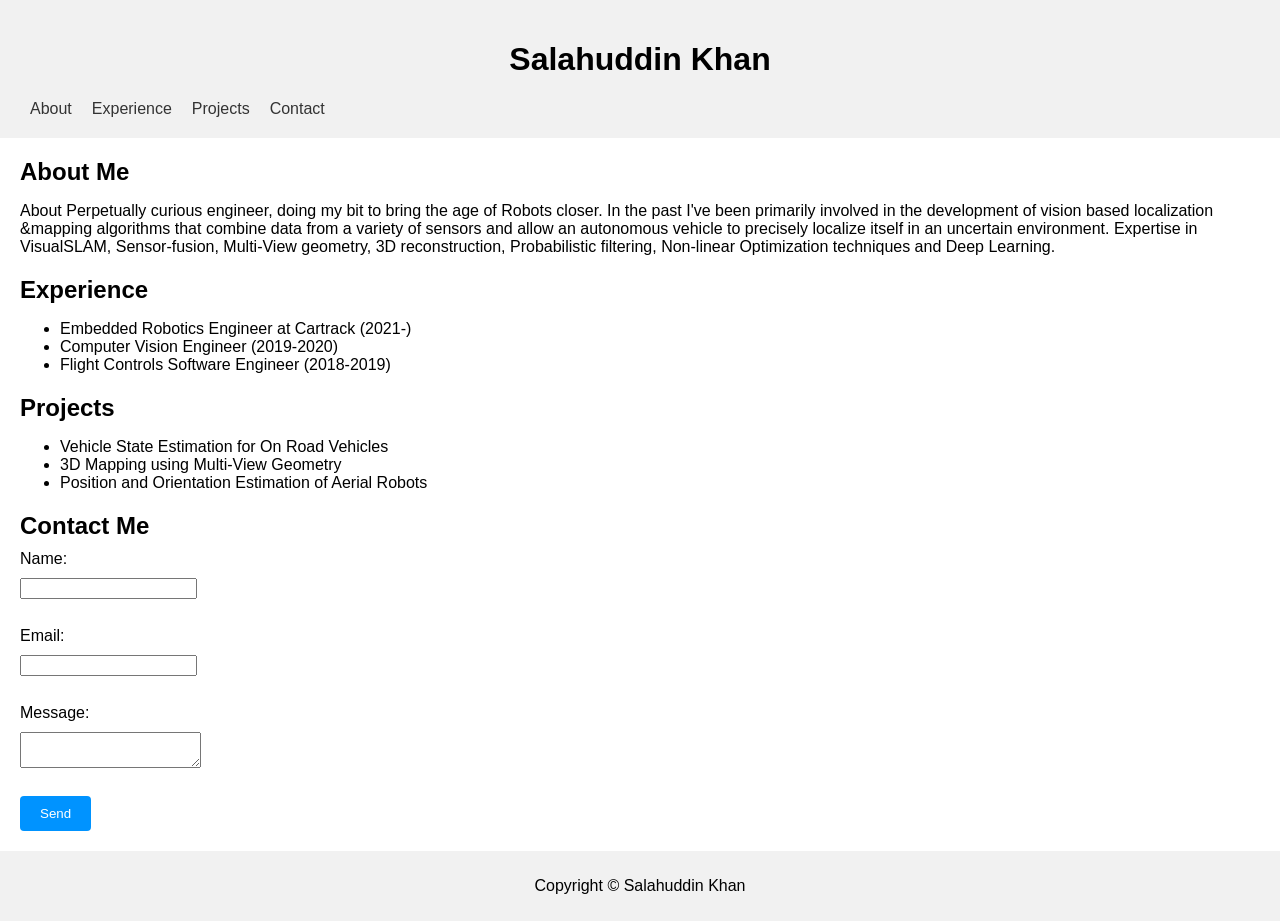
==== index.html @ e65a93f0 "first commit" ====
<!DOCTYPE html>
<html>
  <head>
    <title>Salahuddin Khan - Personal Website</title>
    <link rel="stylesheet" type="text/css" href="styles.css">
  </head>
  <body>
    <header>
      <h1>Salahuddin Khan</h1>
      <nav>
        <ul>
          <li><a href="#about">About</a></li>
          <li><a href="#experience">Experience</a></li>
          <li><a href="#projects">Projects</a></li>
          <li><a href="#contact">Contact</a></li>
        </ul>
      </nav>
    </header>
    <main>
      <section id="about">
        <h2>About Me</h2>
        <p>About
            Perpetually curious engineer, doing my bit to bring the age of Robots closer.
            
            In the past I've been primarily involved in the development of vision based localization &mapping algorithms that combine data from a variety of sensors and allow an autonomous vehicle to precisely localize itself in an uncertain environment. 
            
            Expertise in VisualSLAM, Sensor-fusion, Multi-View geometry, 3D reconstruction, Probabilistic filtering, Non-linear Optimization techniques and Deep Learning. </p>
      </section>
      <section id="experience">
        <h2>Experience</h2>
        <ul>
          <li>Embedded Robotics Engineer at Cartrack (2021-)</li>
          <li>Computer Vision Engineer (2019-2020)</li>
          <li>Flight Controls Software Engineer (2018-2019)</li>
        </ul>
      </section>
      <section id="projects">
        <h2>Projects</h2>
        <ul>
          <li>Vehicle State Estimation for On Road Vehicles</li>
          <li>3D Mapping using Multi-View Geometry</li>
          <li>Position and Orientation Estimation of Aerial Robots</li>
        </ul>
      </section>
      <section id="contact">
        <h2>Contact Me</h2>
        <form>
          <label for="name">Name:</label>
          <input type="text" id="name" name="name"><br>
          <label for="email">Email:</label>
          <input type="email" id="email" name="email"><br>
          <label for="message">Message:</label>
          <textarea id="message" name="message"></textarea><br>
          <input type="submit" value="Send">
        </form>
      </section>
    </main>
    <footer>
      <p>Copyright © Salahuddin Khan</p>
    </footer>
    <script src="script.js"></script>
  </body>
</html>
---- styles.css ----
body {
    font-family: Arial, sans-serif;
    margin: 0;
    padding: 0;
  }
  
  header {
    background-color: #f1f1f1;
    padding: 20px;
    text-align: center;
  }
  
  nav ul {
    list-style-type: none;
    margin: 0;
    padding: 0;
    display: flex;
  }
  
  nav li {
    margin: 0 10px;
  }
  
  nav a {
    color: #333;
    text-decoration: none;
  }
  
  nav a:hover {
    color: #0093ff;
  }
  
  main {
    margin: 20px;
  }
  
  section {
    margin: 20px 0;
  }
  
  section h2 {
    margin-bottom: 10px;
  }
  
  footer {
    background-color: #f1f1f1;
    text-align: center;
    padding: 10px;
  }
  
  form label,
  form input,
  form textarea {
    display: block;
    margin-bottom: 10px;
  }
  
  form input[type="submit"] {
    background-color: #0093ff;
    color: #fff;
    padding: 10px 20px;
    border: none;
    border-radius: 4px;
    cursor: pointer;
    transition: all 0.2s ease-in-out;
  }
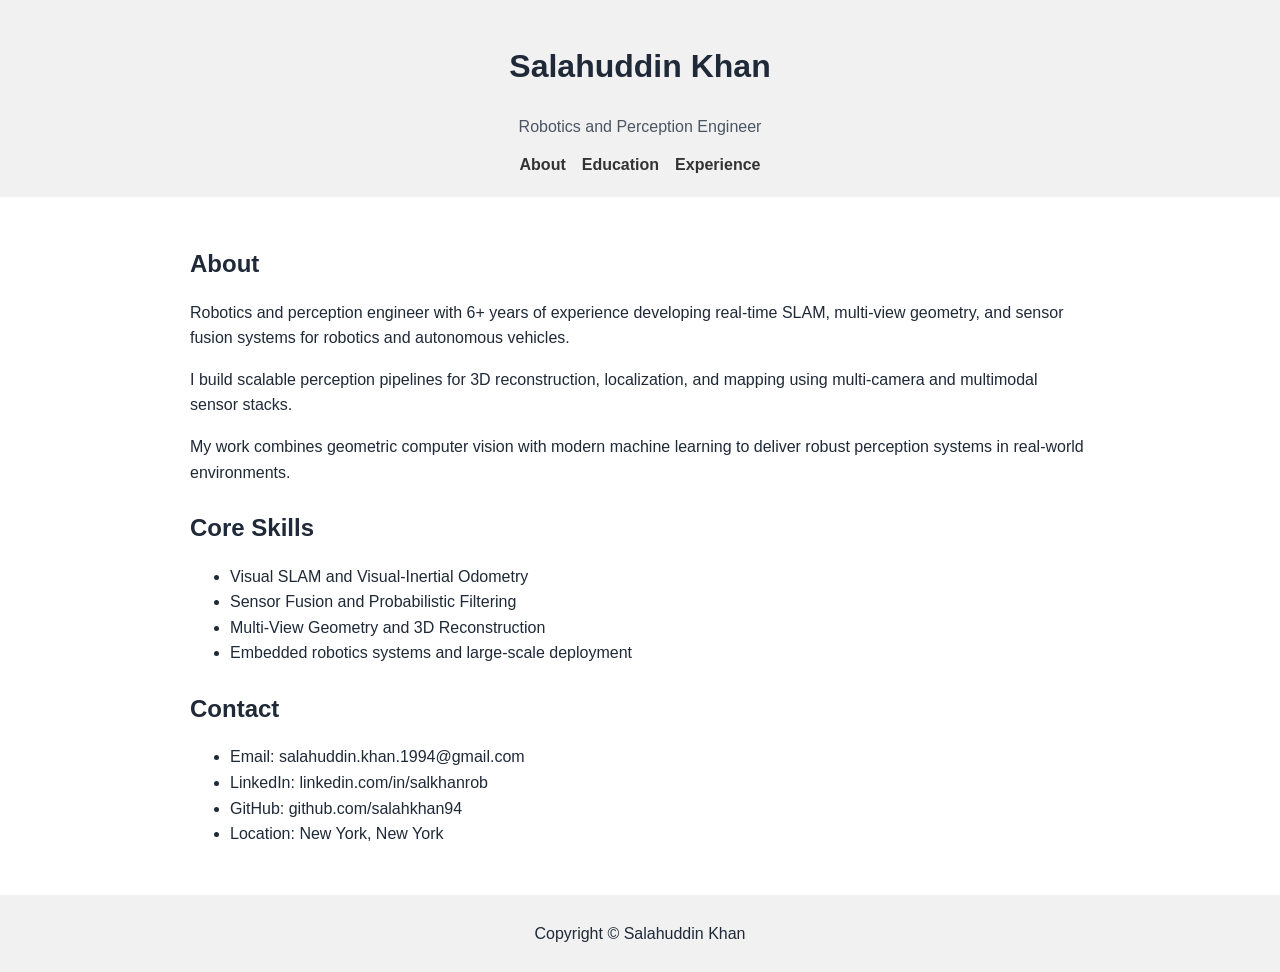
==== commit aae534d6: "Added 3 pages" ====
--- a/index.html
+++ b/index.html
@@ -1,63 +1,62 @@
 <!DOCTYPE html>
-<html>
+<html lang="en">
   <head>
-    <title>Salahuddin Khan - Personal Website</title>
+    <meta charset="UTF-8">
+    <meta name="viewport" content="width=device-width, initial-scale=1.0">
+    <title>Salahuddin Khan - About</title>
     <link rel="stylesheet" type="text/css" href="styles.css">
   </head>
   <body>
     <header>
       <h1>Salahuddin Khan</h1>
+      <p class="subtitle">Robotics and Perception Engineer</p>
       <nav>
         <ul>
-          <li><a href="#about">About</a></li>
-          <li><a href="#experience">Experience</a></li>
-          <li><a href="#projects">Projects</a></li>
-          <li><a href="#contact">Contact</a></li>
+          <li><a href="index.html">About</a></li>
+          <li><a href="education.html">Education</a></li>
+          <li><a href="experience.html">Experience</a></li>
         </ul>
       </nav>
     </header>
     <main>
-      <section id="about">
-        <h2>About Me</h2>
-        <p>About
-            Perpetually curious engineer, doing my bit to bring the age of Robots closer.
-            
-            In the past I've been primarily involved in the development of vision based localization &mapping algorithms that combine data from a variety of sensors and allow an autonomous vehicle to precisely localize itself in an uncertain environment. 
-            
-            Expertise in VisualSLAM, Sensor-fusion, Multi-View geometry, 3D reconstruction, Probabilistic filtering, Non-linear Optimization techniques and Deep Learning. </p>
+      <section>
+        <h2>About</h2>
+        <p>
+          Robotics and perception engineer with 6+ years of experience developing real-time SLAM,
+          multi-view geometry, and sensor fusion systems for robotics and autonomous vehicles.
+        </p>
+        <p>
+          I build scalable perception pipelines for 3D reconstruction, localization, and mapping
+          using multi-camera and multimodal sensor stacks.
+        </p>
+        <p>
+          My work combines geometric computer vision with modern machine learning to deliver robust
+          perception systems in real-world environments.
+        </p>
       </section>
-      <section id="experience">
-        <h2>Experience</h2>
+
+      <section>
+        <h2>Core Skills</h2>
         <ul>
-          <li>Embedded Robotics Engineer at Cartrack (2021-)</li>
-          <li>Computer Vision Engineer (2019-2020)</li>
-          <li>Flight Controls Software Engineer (2018-2019)</li>
+          <li>Visual SLAM and Visual-Inertial Odometry</li>
+          <li>Sensor Fusion and Probabilistic Filtering</li>
+          <li>Multi-View Geometry and 3D Reconstruction</li>
+          <li>Embedded robotics systems and large-scale deployment</li>
         </ul>
       </section>
-      <section id="projects">
-        <h2>Projects</h2>
+
+      <section>
+        <h2>Contact</h2>
         <ul>
-          <li>Vehicle State Estimation for On Road Vehicles</li>
-          <li>3D Mapping using Multi-View Geometry</li>
-          <li>Position and Orientation Estimation of Aerial Robots</li>
+          <li>Email: salahuddin.khan.1994@gmail.com</li>
+          <li>LinkedIn: linkedin.com/in/salkhanrob</li>
+          <li>GitHub: github.com/salahkhan94</li>
+          <li>Location: New York, New York</li>
         </ul>
-      </section>
-      <section id="contact">
-        <h2>Contact Me</h2>
-        <form>
-          <label for="name">Name:</label>
-          <input type="text" id="name" name="name"><br>
-          <label for="email">Email:</label>
-          <input type="email" id="email" name="email"><br>
-          <label for="message">Message:</label>
-          <textarea id="message" name="message"></textarea><br>
-          <input type="submit" value="Send">
-        </form>
       </section>
     </main>
     <footer>
       <p>Copyright © Salahuddin Khan</p>
     </footer>
-    <script src="script.js"></script>
   </body>
 </html>
--- a/styles.css
+++ b/styles.css
@@ -2,6 +2,8 @@
     font-family: Arial, sans-serif;
     margin: 0;
     padding: 0;
+    color: #1f2937;
+    line-height: 1.6;
   }
   
   header {
@@ -9,21 +11,25 @@
     padding: 20px;
     text-align: center;
   }
+
+  .subtitle {
+    margin: 0 0 12px 0;
+    color: #4b5563;
+  }
   
   nav ul {
     list-style-type: none;
     margin: 0;
     padding: 0;
     display: flex;
-  }
-  
-  nav li {
-    margin: 0 10px;
+    justify-content: center;
+    gap: 16px;
   }
   
   nav a {
     color: #333;
     text-decoration: none;
+    font-weight: 600;
   }
   
   nav a:hover {
@@ -31,15 +37,21 @@
   }
   
   main {
-    margin: 20px;
+    margin: 0 auto;
+    padding: 24px 20px;
+    max-width: 900px;
   }
   
   section {
-    margin: 20px 0;
+    margin: 24px 0;
   }
   
   section h2 {
     margin-bottom: 10px;
+  }
+
+  article {
+    margin-bottom: 24px;
   }
   
   footer {
@@ -47,22 +59,4 @@
     text-align: center;
     padding: 10px;
   }
-  
-  form label,
-  form input,
-  form textarea {
-    display: block;
-    margin-bottom: 10px;
-  }
-  
-  form input[type="submit"] {
-    background-color: #0093ff;
-    color: #fff;
-    padding: 10px 20px;
-    border: none;
-    border-radius: 4px;
-    cursor: pointer;
-    transition: all 0.2s ease-in-out;
-  }
-  
   
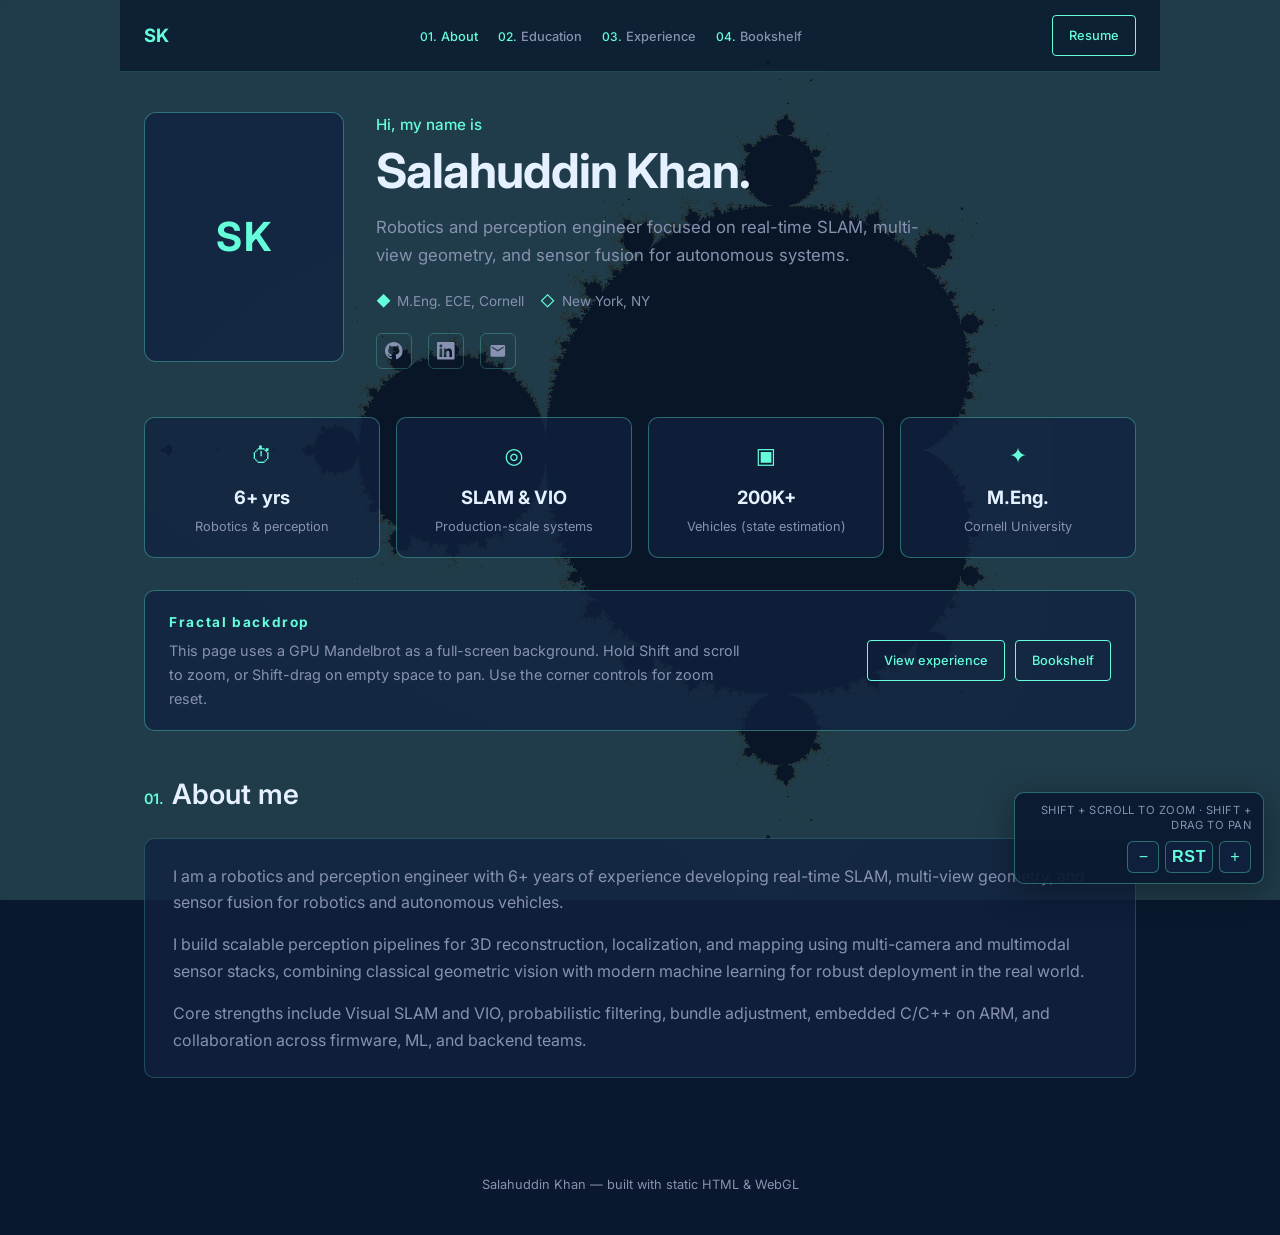
==== commit 961aac09: "mandelbrot" ====
--- a/index.html
+++ b/index.html
@@ -3,60 +3,139 @@
   <head>
     <meta charset="UTF-8">
     <meta name="viewport" content="width=device-width, initial-scale=1.0">
-    <title>Salahuddin Khan - About</title>
-    <link rel="stylesheet" type="text/css" href="styles.css">
+    <meta name="color-scheme" content="dark">
+    <title>Salahuddin Khan — Robotics &amp; Perception</title>
+    <link rel="preconnect" href="https://fonts.googleapis.com">
+    <link rel="preconnect" href="https://fonts.gstatic.com" crossorigin>
+    <link href="https://fonts.googleapis.com/css2?family=Inter:wght@400;500;600;700&display=swap" rel="stylesheet">
+    <link rel="stylesheet" href="styles.css">
   </head>
-  <body>
-    <header>
-      <h1>Salahuddin Khan</h1>
-      <p class="subtitle">Robotics and Perception Engineer</p>
-      <nav>
-        <ul>
-          <li><a href="index.html">About</a></li>
-          <li><a href="education.html">Education</a></li>
-          <li><a href="experience.html">Experience</a></li>
-        </ul>
-      </nav>
-    </header>
-    <main>
-      <section>
-        <h2>About</h2>
-        <p>
-          Robotics and perception engineer with 6+ years of experience developing real-time SLAM,
-          multi-view geometry, and sensor fusion systems for robotics and autonomous vehicles.
-        </p>
-        <p>
-          I build scalable perception pipelines for 3D reconstruction, localization, and mapping
-          using multi-camera and multimodal sensor stacks.
-        </p>
-        <p>
-          My work combines geometric computer vision with modern machine learning to deliver robust
-          perception systems in real-world environments.
-        </p>
-      </section>
+  <body class="has-fractal-bg">
+    <canvas id="mandelbrot" width="4" height="4" aria-hidden="true"></canvas>
+    <div class="fractal-controls" aria-label="Fractal background controls">
+      <div class="fractal-controls-inner">
+        <span class="fractal-hint">Shift + scroll to zoom · Shift + drag to pan</span>
+        <div class="fractal-row">
+          <button type="button" class="fractal-btn" id="fractal-zoom-out" aria-label="Zoom out">−</button>
+          <button type="button" class="fractal-btn fractal-btn-wide" id="fractal-reset" aria-label="Reset view">RST</button>
+          <button type="button" class="fractal-btn" id="fractal-zoom-in" aria-label="Zoom in">+</button>
+        </div>
+      </div>
+    </div>
 
-      <section>
-        <h2>Core Skills</h2>
-        <ul>
-          <li>Visual SLAM and Visual-Inertial Odometry</li>
-          <li>Sensor Fusion and Probabilistic Filtering</li>
-          <li>Multi-View Geometry and 3D Reconstruction</li>
-          <li>Embedded robotics systems and large-scale deployment</li>
-        </ul>
-      </section>
+    <div class="site-shell">
+      <header class="top-nav">
+        <a class="logo" href="index.html">SK</a>
+        <nav aria-label="Primary">
+          <ul class="nav-links">
+            <li>
+              <a href="index.html" class="active" aria-current="page"><span class="nav-num">01.</span>About</a>
+            </li>
+            <li>
+              <a href="education.html"><span class="nav-num">02.</span>Education</a>
+            </li>
+            <li>
+              <a href="experience.html"><span class="nav-num">03.</span>Experience</a>
+            </li>
+            <li>
+              <a href="bookshelf.html"><span class="nav-num">04.</span>Bookshelf</a>
+            </li>
+          </ul>
+        </nav>
+        <a class="btn-outline" href="mailto:salahuddin.khan.1994@gmail.com?subject=Resume%20request">Resume</a>
+      </header>
 
-      <section>
-        <h2>Contact</h2>
-        <ul>
-          <li>Email: salahuddin.khan.1994@gmail.com</li>
-          <li>LinkedIn: linkedin.com/in/salkhanrob</li>
-          <li>GitHub: github.com/salahkhan94</li>
-          <li>Location: New York, New York</li>
-        </ul>
-      </section>
-    </main>
-    <footer>
-      <p>Copyright © Salahuddin Khan</p>
-    </footer>
+      <main>
+        <section class="hero">
+          <div class="hero-photo-wrap" aria-hidden="true">
+            <span class="hero-photo-placeholder">SK</span>
+          </div>
+          <div>
+            <p class="hero-kicker">Hi, my name is</p>
+            <h1 class="hero-name">Salahuddin Khan.</h1>
+            <p class="hero-tagline">
+              Robotics and perception engineer focused on real-time SLAM, multi-view geometry, and
+              sensor fusion for autonomous systems.
+            </p>
+            <div class="hero-badges">
+              <span class="badge"><span class="badge-icon" aria-hidden="true">◆</span>M.Eng. ECE, Cornell</span>
+              <span class="badge"><span class="badge-icon" aria-hidden="true">◇</span>New York, NY</span>
+            </div>
+            <div class="social-row">
+              <a href="https://github.com/salahkhan94" aria-label="GitHub" rel="noopener noreferrer">
+                <svg viewBox="0 0 24 24" aria-hidden="true"><path d="M12 0C5.37 0 0 5.37 0 12c0 5.31 3.435 9.795 8.205 11.385.6.105.825-.255.825-.57 0-.285-.015-1.23-.015-2.235-3.015.555-3.795-.735-4.035-1.41-.135-.345-.72-1.41-1.23-1.695-.42-.225-1.02-.78-.015-.795.945-.015 1.62.87 1.845 1.23 1.08 1.815 2.805 1.305 3.495.99.105-.78.42-1.305.765-1.605-2.67-.3-5.46-1.335-5.46-5.925 0-1.305.465-2.385 1.23-3.225-.12-.3-.54-1.53.12-3.18 0 0 1.005-.315 3.3 1.23.96-.27 1.98-.405 3-.405s2.04.135 3 .405c2.295-1.56 3.3-1.23 3.3-1.23.66 1.65.24 2.88.12 3.18.765.84 1.23 1.905 1.23 3.225 0 4.605-2.805 5.625-5.475 5.925.435.375.81 1.095.81 2.22 0 1.605-.015 2.895-.015 3.3 0 .315.225.69.825.57A12.02 12.02 0 0024 12c0-6.63-5.37-12-12-12z"/></svg>
+              </a>
+              <a href="https://www.linkedin.com/in/salkhanrob" aria-label="LinkedIn" rel="noopener noreferrer">
+                <svg viewBox="0 0 24 24" aria-hidden="true"><path d="M20.447 20.452h-3.554v-5.569c0-1.328-.027-3.037-1.852-3.037-1.853 0-2.136 1.445-2.136 2.939v5.667H9.351V9h3.414v1.561h.046c.477-.9 1.637-1.85 3.37-1.85 3.601 0 4.267 2.37 4.267 5.455v6.286zM5.337 7.433c-1.144 0-2.063-.926-2.063-2.065 0-1.138.92-2.063 2.063-2.063 1.14 0 2.064.925 2.064 2.063 0 1.139-.925 2.065-2.064 2.065zm1.782 13.019H3.555V9h3.564v11.452zM22.225 0H1.771C.792 0 0 .774 0 1.729v20.542C0 23.227.792 24 1.771 24h20.451C23.2 24 24 23.227 24 22.271V1.729C24 .774 23.2 0 22.222 0h.003z"/></svg>
+              </a>
+              <a href="mailto:salahuddin.khan.1994@gmail.com" aria-label="Email">
+                <svg viewBox="0 0 24 24" aria-hidden="true"><path d="M20 4H4c-1.1 0-1.99.9-1.99 2L2 18c0 1.1.9 2 2 2h16c1.1 0 2-.9 2-2V6c0-1.1-.9-2-2-2zm0 4l-8 5-8-5V6l8 5 8-5v2z"/></svg>
+              </a>
+            </div>
+          </div>
+        </section>
+
+        <section class="stats-grid" aria-label="Highlights">
+          <div class="stat-card">
+            <div class="stat-icon" aria-hidden="true">⏱</div>
+            <p class="stat-value">6+ yrs</p>
+            <p class="stat-label">Robotics &amp; perception</p>
+          </div>
+          <div class="stat-card">
+            <div class="stat-icon" aria-hidden="true">◎</div>
+            <p class="stat-value">SLAM &amp; VIO</p>
+            <p class="stat-label">Production-scale systems</p>
+          </div>
+          <div class="stat-card">
+            <div class="stat-icon" aria-hidden="true">▣</div>
+            <p class="stat-value">200K+</p>
+            <p class="stat-label">Vehicles (state estimation)</p>
+          </div>
+          <div class="stat-card">
+            <div class="stat-icon" aria-hidden="true">✦</div>
+            <p class="stat-value">M.Eng.</p>
+            <p class="stat-label">Cornell University</p>
+          </div>
+        </section>
+
+        <section class="banner-card">
+          <div>
+            <h2>Fractal backdrop</h2>
+            <p>
+              This page uses a GPU Mandelbrot as a full-screen background. Hold Shift and scroll to
+              zoom, or Shift-drag on empty space to pan. Use the corner controls for zoom reset.
+            </p>
+          </div>
+          <div class="banner-actions">
+            <a class="btn-outline" href="experience.html">View experience</a>
+            <a class="btn-outline" href="bookshelf.html">Bookshelf</a>
+          </div>
+        </section>
+
+        <section>
+          <h2 class="section-title"><span>01.</span>About me</h2>
+          <div class="content-card">
+            <p>
+              I am a robotics and perception engineer with 6+ years of experience developing real-time
+              SLAM, multi-view geometry, and sensor fusion for robotics and autonomous vehicles.
+            </p>
+            <p>
+              I build scalable perception pipelines for 3D reconstruction, localization, and mapping
+              using multi-camera and multimodal sensor stacks, combining classical geometric vision with
+              modern machine learning for robust deployment in the real world.
+            </p>
+            <p>
+              Core strengths include Visual SLAM and VIO, probabilistic filtering, bundle adjustment,
+              embedded C/C++ on ARM, and collaboration across firmware, ML, and backend teams.
+            </p>
+          </div>
+        </section>
+      </main>
+
+      <footer class="site-footer">
+        <p>Salahuddin Khan — built with static HTML &amp; WebGL</p>
+      </footer>
+    </div>
+    <script src="mandelbrot.js"></script>
   </body>
 </html>
--- a/styles.css
+++ b/styles.css
@@ -1,62 +1,591 @@
+:root {
+  --navy: #0a192f;
+  --navy-light: #112240;
+  --teal: #64ffda;
+  --teal-dim: rgba(100, 255, 218, 0.15);
+  --text: #ccd6f6;
+  --text-muted: #8892b0;
+  --white: #e6f1ff;
+  --border: rgba(100, 255, 218, 0.35);
+  --shell-bg: rgba(10, 25, 47, 0.88);
+  --font: "Inter", system-ui, -apple-system, "Segoe UI", sans-serif;
+  --nav-h: 72px;
+  --max: 1040px;
+}
+
+*,
+*::before,
+*::after {
+  box-sizing: border-box;
+}
+
+html {
+  scroll-behavior: smooth;
+}
+
 body {
-    font-family: Arial, sans-serif;
-    margin: 0;
-    padding: 0;
-    color: #1f2937;
-    line-height: 1.6;
-  }
-  
-  header {
-    background-color: #f1f1f1;
-    padding: 20px;
+  margin: 0;
+  min-height: 100vh;
+  font-family: var(--font);
+  font-size: 16px;
+  line-height: 1.65;
+  color: var(--text-muted);
+  background: var(--navy);
+}
+
+#mandelbrot {
+  position: fixed;
+  inset: 0;
+  width: 100vw;
+  height: 100vh;
+  z-index: 0;
+  display: block;
+  pointer-events: none;
+}
+
+body.has-fractal-bg {
+  background: var(--navy);
+}
+
+body.has-fractal-bg .site-shell {
+  /* No backdrop-filter: Chromium / embedded WebViews often fail to composite it over WebGL. */
+  background: rgba(10, 25, 47, 0.55);
+}
+
+body.has-fractal-bg .top-nav {
+  background: rgba(10, 25, 47, 0.78);
+  border-bottom-color: rgba(100, 255, 218, 0.18);
+}
+
+body.has-fractal-bg .site-footer {
+  background: transparent;
+}
+
+body.has-fractal-bg .stat-card,
+body.has-fractal-bg .banner-card,
+body.has-fractal-bg .content-card,
+body.has-fractal-bg .hero-photo-wrap {
+  background: rgba(17, 34, 64, 0.75);
+}
+
+body.fractal-panning {
+  cursor: grabbing !important;
+  user-select: none;
+}
+
+.fractal-controls {
+  position: fixed;
+  z-index: 200;
+  bottom: 1rem;
+  right: 1rem;
+  display: flex;
+  flex-direction: column;
+  align-items: flex-end;
+  gap: 0.5rem;
+  pointer-events: none;
+}
+
+.fractal-controls-inner {
+  pointer-events: auto;
+  background: rgba(10, 25, 47, 0.92);
+  border: 1px solid var(--border);
+  border-radius: 10px;
+  padding: 0.65rem 0.75rem;
+  box-shadow: 0 8px 32px rgba(0, 0, 0, 0.35);
+}
+
+.fractal-hint {
+  display: block;
+  font-size: 0.7rem;
+  color: var(--text-muted);
+  letter-spacing: 0.04em;
+  text-transform: uppercase;
+  margin-bottom: 0.45rem;
+  max-width: 14rem;
+  text-align: right;
+  line-height: 1.35;
+}
+
+.fractal-row {
+  display: flex;
+  flex-direction: row;
+  align-items: center;
+  justify-content: flex-end;
+  gap: 6px;
+}
+
+.fractal-btn-wide {
+  min-width: 2.75rem;
+  font-size: 0.65rem;
+  font-weight: 600;
+  letter-spacing: 0.05em;
+}
+
+.fractal-btn {
+  display: flex;
+  align-items: center;
+  justify-content: center;
+  min-width: 2rem;
+  height: 2rem;
+  border: 1px solid var(--border);
+  background: rgba(17, 34, 64, 0.9);
+  color: var(--teal);
+  border-radius: 6px;
+  font-size: 1rem;
+  line-height: 1;
+  cursor: pointer;
+  padding: 0 0.35rem;
+  transition: background 0.15s ease, color 0.15s ease, border-color 0.15s ease;
+}
+
+.fractal-btn:hover {
+  background: var(--teal-dim);
+  color: var(--white);
+  border-color: var(--teal);
+}
+
+.fractal-btn:focus-visible {
+  outline: 2px solid var(--teal);
+  outline-offset: 2px;
+}
+
+.site-shell {
+  position: relative;
+  z-index: 1;
+  min-height: 100vh;
+  background: var(--shell-bg);
+}
+
+a {
+  color: var(--teal);
+  text-decoration: none;
+  transition: color 0.15s ease;
+}
+
+a:hover {
+  color: var(--white);
+}
+
+.top-nav {
+  position: sticky;
+  top: 0;
+  z-index: 100;
+  display: flex;
+  align-items: center;
+  justify-content: space-between;
+  gap: 1rem;
+  max-width: var(--max);
+  margin: 0 auto;
+  padding: 0 1.5rem;
+  height: var(--nav-h);
+  border-bottom: 1px solid rgba(100, 255, 218, 0.12);
+  background: rgba(10, 25, 47, 0.92);
+}
+
+.logo {
+  font-weight: 700;
+  font-size: 1.15rem;
+  color: var(--teal);
+  letter-spacing: 0.02em;
+}
+
+.logo:hover {
+  color: var(--white);
+}
+
+.nav-links {
+  display: flex;
+  flex-wrap: wrap;
+  align-items: center;
+  justify-content: flex-end;
+  gap: 0.35rem 1.25rem;
+  list-style: none;
+  margin: 0;
+  padding: 0;
+}
+
+.nav-links a {
+  color: var(--text-muted);
+  font-size: 0.8rem;
+  font-weight: 500;
+}
+
+.nav-links a:hover {
+  color: var(--teal);
+}
+
+.nav-links a.active {
+  color: var(--teal);
+}
+
+.nav-num {
+  color: var(--teal);
+  margin-right: 0.25rem;
+  font-size: 0.75rem;
+}
+
+.btn-outline {
+  display: inline-flex;
+  align-items: center;
+  justify-content: center;
+  padding: 0.55rem 1rem;
+  font-size: 0.8rem;
+  font-weight: 500;
+  color: var(--teal);
+  border: 1px solid var(--teal);
+  border-radius: 4px;
+  flex-shrink: 0;
+  transition: background 0.15s ease, color 0.15s ease;
+}
+
+.btn-outline:hover {
+  background: var(--teal-dim);
+  color: var(--white);
+}
+
+main {
+  max-width: var(--max);
+  margin: 0 auto;
+  padding: 2.5rem 1.5rem 4rem;
+}
+
+.hero {
+  display: grid;
+  grid-template-columns: minmax(0, 200px) 1fr;
+  gap: 2rem;
+  align-items: start;
+  margin-bottom: 3rem;
+}
+
+@media (max-width: 720px) {
+  .hero {
+    grid-template-columns: 1fr;
     text-align: center;
   }
 
-  .subtitle {
-    margin: 0 0 12px 0;
-    color: #4b5563;
+  .hero-photo-wrap {
+    margin: 0 auto;
   }
-  
-  nav ul {
-    list-style-type: none;
-    margin: 0;
-    padding: 0;
-    display: flex;
+
+  .hero-badges,
+  .social-row {
     justify-content: center;
-    gap: 16px;
   }
-  
-  nav a {
-    color: #333;
-    text-decoration: none;
-    font-weight: 600;
+
+  .top-nav {
+    flex-wrap: wrap;
+    height: auto;
+    padding-top: 0.75rem;
+    padding-bottom: 0.75rem;
   }
-  
-  nav a:hover {
-    color: #0093ff;
+
+  .nav-links {
+    width: 100%;
+    justify-content: center;
   }
-  
-  main {
-    margin: 0 auto;
-    padding: 24px 20px;
-    max-width: 900px;
+}
+
+.hero-photo-wrap {
+  width: 100%;
+  max-width: 200px;
+  aspect-ratio: 4 / 5;
+  border-radius: 12px;
+  border: 1px solid var(--border);
+  overflow: hidden;
+  background: var(--navy-light);
+  display: flex;
+  align-items: center;
+  justify-content: center;
+}
+
+.hero-photo-placeholder {
+  font-size: 2.5rem;
+  font-weight: 700;
+  color: var(--teal);
+  letter-spacing: 0.05em;
+}
+
+.hero-kicker {
+  margin: 0 0 0.5rem;
+  color: var(--teal);
+  font-size: 0.95rem;
+  font-weight: 500;
+}
+
+.hero-name {
+  margin: 0 0 1rem;
+  font-size: clamp(2rem, 5vw, 3rem);
+  font-weight: 700;
+  color: var(--white);
+  line-height: 1.1;
+  letter-spacing: -0.02em;
+}
+
+.hero-tagline {
+  margin: 0 0 1.25rem;
+  max-width: 36rem;
+  font-size: 1.05rem;
+  color: var(--text-muted);
+}
+
+.hero-badges {
+  display: flex;
+  flex-wrap: wrap;
+  gap: 0.75rem 1rem;
+  margin-bottom: 1.25rem;
+}
+
+.badge {
+  display: inline-flex;
+  align-items: center;
+  gap: 0.4rem;
+  font-size: 0.85rem;
+  color: var(--text-muted);
+}
+
+.badge-icon {
+  color: var(--teal);
+  font-size: 0.9rem;
+}
+
+.social-row {
+  display: flex;
+  flex-wrap: wrap;
+  gap: 1rem;
+}
+
+.social-row a {
+  color: var(--text-muted);
+  display: flex;
+  align-items: center;
+  justify-content: center;
+  width: 2.25rem;
+  height: 2.25rem;
+  border: 1px solid rgba(100, 255, 218, 0.25);
+  border-radius: 6px;
+  transition: color 0.15s ease, border-color 0.15s ease, background 0.15s ease;
+}
+
+.social-row a:hover {
+  color: var(--teal);
+  border-color: var(--teal);
+  background: var(--teal-dim);
+}
+
+.social-row svg {
+  width: 1.1rem;
+  height: 1.1rem;
+  fill: currentColor;
+}
+
+.stats-grid {
+  display: grid;
+  grid-template-columns: repeat(4, 1fr);
+  gap: 1rem;
+  margin-bottom: 2rem;
+}
+
+@media (max-width: 900px) {
+  .stats-grid {
+    grid-template-columns: repeat(2, 1fr);
   }
-  
-  section {
-    margin: 24px 0;
-  }
-  
-  section h2 {
-    margin-bottom: 10px;
-  }
-
-  article {
-    margin-bottom: 24px;
-  }
-  
-  footer {
-    background-color: #f1f1f1;
-    text-align: center;
-    padding: 10px;
-  }
-  +}
+
+.stat-card {
+  text-align: center;
+  padding: 1.25rem 1rem;
+  border: 1px solid var(--border);
+  border-radius: 10px;
+  background: rgba(17, 34, 64, 0.5);
+}
+
+.stat-icon {
+  color: var(--teal);
+  font-size: 1.35rem;
+  margin-bottom: 0.5rem;
+}
+
+.stat-value {
+  margin: 0 0 0.25rem;
+  font-size: 1.15rem;
+  font-weight: 700;
+  color: var(--white);
+}
+
+.stat-label {
+  margin: 0;
+  font-size: 0.8rem;
+  color: var(--text-muted);
+}
+
+.banner-card {
+  display: flex;
+  flex-wrap: wrap;
+  align-items: center;
+  justify-content: space-between;
+  gap: 1rem;
+  padding: 1.25rem 1.5rem;
+  margin-bottom: 2.5rem;
+  border: 1px solid var(--border);
+  border-radius: 10px;
+  background: rgba(17, 34, 64, 0.45);
+}
+
+.banner-card h2 {
+  margin: 0 0 0.35rem;
+  font-size: 0.85rem;
+  font-weight: 700;
+  letter-spacing: 0.12em;
+  color: var(--teal);
+}
+
+.banner-card p {
+  margin: 0;
+  font-size: 0.9rem;
+  color: var(--text-muted);
+  max-width: 36rem;
+}
+
+.banner-actions {
+  display: flex;
+  flex-wrap: wrap;
+  gap: 0.65rem;
+}
+
+.section-title {
+  margin: 0 0 1.25rem;
+  font-size: clamp(1.35rem, 3vw, 1.75rem);
+  font-weight: 600;
+  color: var(--white);
+}
+
+.section-title span {
+  color: var(--teal);
+  font-size: 0.9rem;
+  font-weight: 600;
+  margin-right: 0.5rem;
+}
+
+.content-card {
+  border: 1px solid rgba(100, 255, 218, 0.2);
+  border-radius: 10px;
+  padding: 1.5rem 1.75rem;
+  background: rgba(17, 34, 64, 0.4);
+}
+
+.content-card p {
+  margin: 0 0 1rem;
+  color: var(--text-muted);
+}
+
+.content-card p:last-child {
+  margin-bottom: 0;
+}
+
+.content-card ul {
+  margin: 0.5rem 0 0;
+  padding-left: 1.2rem;
+  color: var(--text-muted);
+}
+
+.content-card li {
+  margin-bottom: 0.5rem;
+}
+
+.page-heading {
+  margin: 0 0 0.35rem;
+  font-size: clamp(1.75rem, 4vw, 2.25rem);
+  font-weight: 700;
+  color: var(--white);
+}
+
+.page-sub {
+  margin: 0 0 2rem;
+  color: var(--text-muted);
+  font-size: 1rem;
+}
+
+.content-card article {
+  margin-bottom: 1.75rem;
+  padding-bottom: 1.75rem;
+  border-bottom: 1px solid rgba(100, 255, 218, 0.12);
+}
+
+.content-card article:last-child {
+  border-bottom: none;
+  padding-bottom: 0;
+  margin-bottom: 0;
+}
+
+.content-card article h3,
+article h3 {
+  margin: 0 0 0.35rem;
+  font-size: 1.1rem;
+  font-weight: 600;
+  color: var(--white);
+}
+
+.content-card article .meta,
+article .meta {
+  margin: 0 0 0.75rem;
+  font-size: 0.9rem;
+  color: var(--teal);
+  opacity: 0.9;
+}
+
+.content-card article ul,
+article ul {
+  margin: 0;
+  padding-left: 1.15rem;
+  color: var(--text-muted);
+}
+
+.site-footer {
+  max-width: var(--max);
+  margin: 0 auto;
+  padding: 2rem 1.5rem 2.5rem;
+  text-align: center;
+  font-size: 0.8rem;
+  color: var(--text-muted);
+}
+
+.site-footer p {
+  margin: 0;
+}
+
+.book-grid {
+  display: grid;
+  grid-template-columns: repeat(auto-fill, minmax(260px, 1fr));
+  gap: 1rem;
+}
+
+.book-card {
+  border: 1px solid var(--border);
+  border-radius: 10px;
+  padding: 1.1rem 1.25rem;
+  background: rgba(17, 34, 64, 0.45);
+}
+
+.book-card h3 {
+  margin: 0 0 0.35rem;
+  font-size: 1rem;
+  color: var(--white);
+}
+
+.book-card .author {
+  margin: 0 0 0.65rem;
+  font-size: 0.85rem;
+  color: var(--teal);
+}
+
+.book-card p {
+  margin: 0;
+  font-size: 0.88rem;
+  color: var(--text-muted);
+}
+
+.book-grid article.book-card {
+  margin: 0;
+  border-bottom: none;
+  padding-bottom: 0;
+}
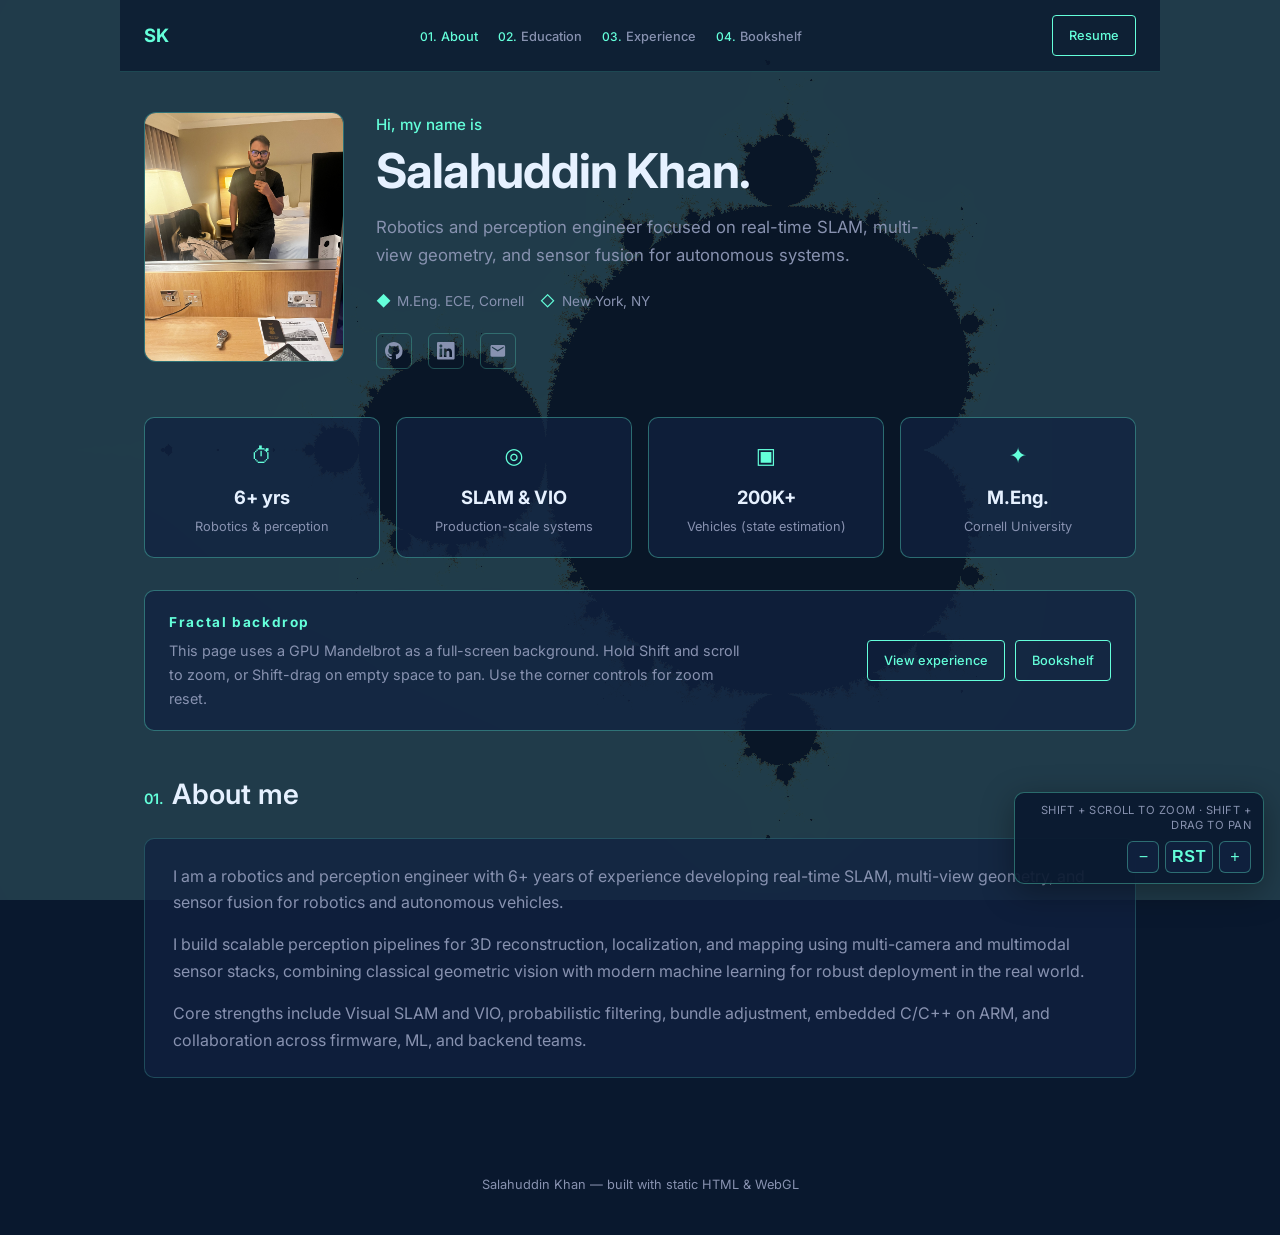
==== commit 830b9e96: "Resume and bookshelf" ====
--- a/index.html
+++ b/index.html
@@ -42,13 +42,21 @@
             </li>
           </ul>
         </nav>
-        <a class="btn-outline" href="mailto:salahuddin.khan.1994@gmail.com?subject=Resume%20request">Resume</a>
+        <a class="btn-outline" href="resume_oai.pdf" target="_blank" rel="noopener noreferrer">Resume</a>
       </header>
 
       <main>
         <section class="hero">
-          <div class="hero-photo-wrap" aria-hidden="true">
-            <span class="hero-photo-placeholder">SK</span>
+          <div class="hero-photo-wrap">
+            <img
+              class="hero-photo"
+              src="IMG_2460.jpeg"
+              alt="Salahuddin Khan"
+              width="200"
+              height="250"
+              loading="lazy"
+              decoding="async"
+            >
           </div>
           <div>
             <p class="hero-kicker">Hi, my name is</p>
--- a/styles.css
+++ b/styles.css
@@ -298,6 +298,14 @@
   justify-content: center;
 }
 
+.hero-photo {
+  display: block;
+  width: 100%;
+  height: 100%;
+  object-fit: cover;
+  object-position: center 20%;
+}
+
 .hero-photo-placeholder {
   font-size: 2.5rem;
   font-weight: 700;
